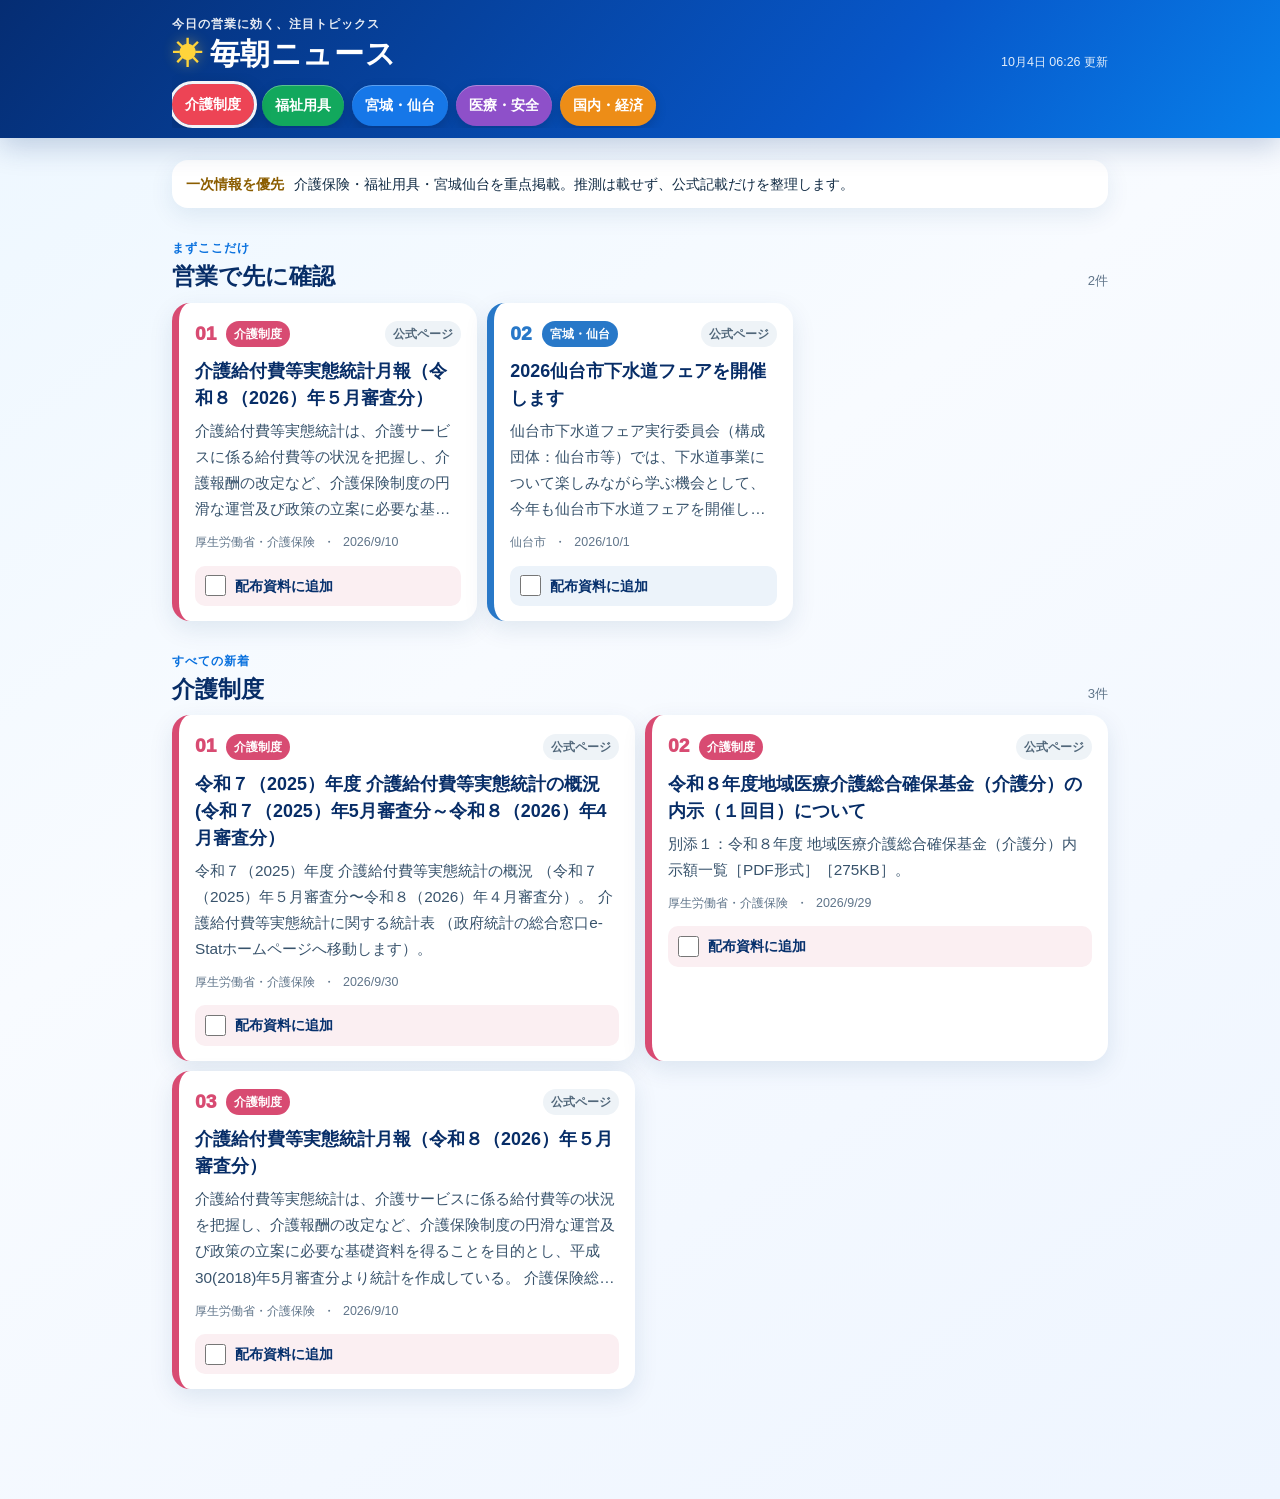
==== index.html @ 738bcc11 "最新の地域ニュースを公開" ====
<!doctype html>
<html lang="ja">
<head>
  <meta charset="utf-8">
  <meta name="viewport" content="width=device-width,initial-scale=1,viewport-fit=cover">
  <meta name="theme-color" content="#063c9a">
  <title>毎朝ニュース</title>
  <link rel="icon" href="favicon.svg" type="image/svg+xml">
  <link rel="stylesheet" href="styles.css?v=8">
</head>
<body>
  <header class="topbar">
    <div class="top-inner">
      <div class="brand-row">
        <div>
          <p class="eyebrow">今日の営業に効く、注目トピックス</p>
          <h1><span class="sun" aria-hidden="true">☀</span>毎朝ニュース</h1>
        </div>
        <div id="updated" class="updated">更新確認中</div>
      </div>
      <nav id="tabs" aria-label="ニュースの分類"></nav>
    </div>
  </header>

  <main>
    <section class="notice" aria-label="掲載方針">
      <strong>一次情報を優先</strong>
      <span>介護保険・福祉用具・宮城仙台を重点掲載。推測は載せず、公式記載だけを整理します。</span>
    </section>

    <section id="important-section" class="section">
      <div class="section-head">
      <div><span class="section-kicker">まずここだけ</span><h2>営業で先に確認</h2></div>
        <span class="count" id="important-count"></span>
      </div>
      <div id="important-list" class="news-list important-grid"></div>
    </section>

    <section class="section">
      <div class="section-head">
        <div><span class="section-kicker">すべての新着</span><h2 id="list-title">介護制度</h2></div>
        <span class="count" id="result-count"></span>
      </div>
      <div id="news-list" class="news-list"></div>
      <div id="empty" class="empty" hidden>この分類の新着情報はありません。</div>
    </section>
  </main>

  <div id="selection-bar" class="selection-bar" hidden>
    <span><b id="selection-count">0</b>件を選択中</span>
    <button id="make-pdf">選んだ記事でPDFを作成</button>
  </div>

  <dialog id="detail-dialog" aria-labelledby="detail-title">
    <button class="close" id="close-detail" aria-label="詳細を閉じる">×</button>
    <div id="detail"></div>
  </dialog>

  <template id="card-template">
    <article class="card">
      <button class="card-button">
        <div class="card-top"><span class="card-number"></span><span class="tag"></span><span class="status"></span></div>
        <h3></h3>
        <p class="summary"></p>
        <div class="meta"><span class="source-name"></span><time></time></div>
        <label class="select-row"><input type="checkbox"><span>配布資料に追加</span></label>
      </button>
    </article>
  </template>
  <script src="app.js?v=8" defer></script>
</body>
</html>
---- styles.css ----
:root{--ink:#102a43;--muted:#60758a;--blue:#1468a8;--blue2:#e8f4ff;--line:#dbe7f0;--card:#fff;--bg:#f5f9fc;--care:#d84b72;--welfare:#18855b;--local:#2878c8;--medical:#8b55b6;--general:#6d59b6;--important:#e49a16}
*{box-sizing:border-box}html{scroll-behavior:smooth}body{margin:0;background:var(--bg);color:var(--ink);font-family:-apple-system,BlinkMacSystemFont,"Segoe UI","Noto Sans JP","Yu Gothic",sans-serif;font-size:16px;line-height:1.7}
button{font:inherit}.topbar{position:sticky;top:0;z-index:10;background:rgba(255,255,255,.96);border-bottom:1px solid var(--line);backdrop-filter:blur(12px)}.top-inner,main{width:min(980px,100%);margin:auto}.top-inner{padding:14px 16px 10px}.brand-row{display:flex;align-items:flex-end;justify-content:space-between;gap:14px}.eyebrow,.section-kicker{margin:0;color:var(--blue);font-weight:800;font-size:.78rem;letter-spacing:.08em}.brand-row h1{font-size:1.75rem;line-height:1.15;margin:2px 0}.updated{color:var(--muted);font-size:.78rem;text-align:right}nav{display:flex;gap:8px;overflow-x:auto;padding-top:12px;scrollbar-width:none}nav::-webkit-scrollbar{display:none}.tab{border:1px solid var(--line);background:#fff;color:var(--ink);border-radius:999px;padding:8px 13px;white-space:nowrap;font-size:.9rem;font-weight:800;cursor:pointer}.tab[aria-selected="true"]{background:var(--ink);border-color:var(--ink);color:#fff}
main{padding:16px}.notice{display:flex;gap:10px;align-items:center;background:linear-gradient(110deg,#fff4ce,#fff);border:1px solid #f2d98d;border-radius:16px;padding:12px 14px;font-size:.9rem}.notice strong{white-space:nowrap;color:#8b5d00}.section{margin-top:25px}.section-head{display:flex;align-items:flex-end;justify-content:space-between;margin-bottom:10px}.section-head h2{font-size:1.45rem;line-height:1.3;margin:1px 0}.count{font-size:.82rem;color:var(--muted)}.news-list{display:grid;gap:10px}.card{background:var(--card);border:1px solid var(--line);border-left:5px solid var(--blue);border-radius:16px;box-shadow:0 5px 18px rgba(16,42,67,.055);overflow:hidden}.card[data-category="care"]{border-left-color:var(--care)}.card[data-category="welfare"]{border-left-color:var(--welfare)}.card[data-category="local"]{border-left-color:var(--local)}.card[data-category="medical"]{border-left-color:var(--medical)}.card[data-category="general"]{border-left-color:var(--general)}.card.important{border-top:3px solid var(--important)}.card-button{display:block;width:100%;border:0;background:transparent;text-align:left;color:inherit;padding:15px;cursor:pointer}.card-button:hover{background:#fafdff}.card-top,.meta{display:flex;align-items:center;justify-content:space-between;gap:8px}.tag,.status{font-size:.73rem;font-weight:850;padding:3px 8px;border-radius:999px;background:var(--blue2);color:var(--blue)}.status{background:#eef3f7;color:#51677a}.card h3{font-size:1.08rem;line-height:1.5;margin:8px 0 6px}.summary{display:-webkit-box;-webkit-line-clamp:5;-webkit-box-orient:vertical;overflow:hidden;margin:0;color:#38536c;font-size:.96rem;line-height:1.7}.meta{justify-content:flex-start;flex-wrap:wrap;margin-top:10px;color:var(--muted);font-size:.78rem}.meta span+time:before{content:"・";margin-right:8px}.empty{text-align:center;color:var(--muted);background:#fff;border:1px dashed var(--line);padding:36px;border-radius:16px}
dialog{width:min(720px,calc(100% - 20px));max-height:88dvh;border:0;border-radius:24px;padding:23px;color:var(--ink);box-shadow:0 24px 80px rgba(6,31,53,.3)}dialog::backdrop{background:rgba(7,29,48,.55)}.close{position:sticky;float:right;top:0;border:0;background:#eaf1f6;border-radius:50%;width:40px;height:40px;font-size:1.35rem;cursor:pointer}.detail-tag{display:inline-block;color:var(--blue);font-weight:850;font-size:.8rem;background:var(--blue2);padding:4px 9px;border-radius:999px}.detail-title{font-size:1.45rem;line-height:1.45;margin:10px 44px 6px 0}.detail-meta{display:flex;gap:7px;flex-wrap:wrap;color:var(--muted);font-size:.8rem}.detail-meta span:before{content:"・";margin-right:7px}.detail-lead{font-size:1.04rem;line-height:1.9;font-weight:650;background:#f5f9fc;border-left:4px solid var(--blue);padding:13px 14px;margin:17px 0;border-radius:0 12px 12px 0}.detail-heading{font-size:1.05rem;margin:20px 0 7px}.point-list{padding-left:1.25rem;margin:0}.point-list li{margin:0 0 10px;line-height:1.85}.detail-summary{font-size:1rem;line-height:1.9}.fact-box{margin:16px 0;background:#fff8dc;border:1px solid #f1dda0;border-radius:14px;padding:12px 14px}.fact-box strong{display:block}.source-box{border-top:1px solid var(--line);padding-top:15px;margin-top:18px;color:var(--muted);font-size:.88rem}.source-link{display:block;margin-top:4px;text-align:center;text-decoration:none;background:var(--blue);color:#fff;padding:13px;border-radius:12px;font-weight:850}.caution{font-size:.78rem;color:var(--muted);margin-top:12px}
@media(min-width:760px){.important-grid{grid-template-columns:repeat(3,1fr)}.news-list:not(.important-grid){grid-template-columns:repeat(2,1fr)}.card h3{font-size:1.12rem}.top-inner{padding-inline:22px}main{padding:22px}}

/* Energetic morning briefing theme */
body{background:linear-gradient(145deg,#edf7ff 0,#f8fbff 42%,#eef5ff 100%);padding-bottom:88px}
.topbar{background:linear-gradient(130deg,#052d73,#0757c9 68%,#087fea);border:0;box-shadow:0 8px 28px rgba(3,46,112,.22)}
.eyebrow,.brand-row h1,.updated{color:#fff}.brand-row h1{font-size:1.85rem;letter-spacing:.02em}.eyebrow{opacity:.9}.updated{opacity:.88}.sun{display:inline-grid;place-items:center;margin-right:7px;color:#ffd43b;text-shadow:0 0 14px rgba(255,212,59,.45)}
nav{padding-bottom:2px}.tab{border:0;color:#fff;background:#64748b;box-shadow:inset 0 1px 0 rgba(255,255,255,.3),0 4px 12px rgba(0,0,0,.15)}.tab[data-category="care"]{background:#ed4455}.tab[data-category="welfare"]{background:#12a85d}.tab[data-category="local"]{background:#1677e8}.tab[data-category="medical"]{background:#8e50c9}.tab[data-category="general"]{background:#ed8d17}.tab[aria-selected="true"]{outline:3px solid rgba(255,255,255,.95);box-shadow:0 5px 18px rgba(0,0,0,.28);transform:translateY(-1px)}
.notice{background:#fff;border:0;box-shadow:0 7px 24px rgba(13,66,123,.09)}.section-head h2{color:#072d67}.section-kicker{color:#0870de}
.card{position:relative;--cat:var(--care);border:0;border-left:7px solid var(--cat);border-radius:18px;box-shadow:0 8px 25px rgba(10,55,108,.1)}.card[data-category="welfare"]{--cat:var(--welfare)}.card[data-category="local"]{--cat:var(--local)}.card[data-category="medical"]{--cat:var(--medical)}.card[data-category="general"]{--cat:var(--general)}.card.important{border-top:0}.card-button{padding:15px 16px}.card-top{justify-content:flex-start}.card-number{font-size:1.2rem;font-weight:950;color:var(--cat);margin-right:2px}.status{margin-left:auto}.tag{background:var(--cat);color:#fff}.card h3{color:#072d67}.summary{-webkit-line-clamp:4}.select-row{display:flex;align-items:center;gap:9px;margin-top:12px;padding:8px 10px;border-radius:10px;background:color-mix(in srgb,var(--cat) 9%,white);color:#07316d;font-size:.9rem;font-weight:850;cursor:pointer}.select-row input{width:21px;height:21px;margin:0;accent-color:#096bf0}
.selection-bar{position:fixed;left:50%;bottom:max(12px,env(safe-area-inset-bottom));z-index:30;transform:translateX(-50%);width:min(700px,calc(100% - 24px));display:flex;align-items:center;justify-content:space-between;gap:12px;background:#062e70;color:#fff;padding:9px 10px 9px 15px;border-radius:18px;box-shadow:0 14px 40px rgba(4,37,88,.38)}.selection-bar[hidden]{display:none}.selection-bar span{white-space:nowrap;font-size:.9rem}.selection-bar b{font-size:1.2rem;color:#ffd43b}.selection-bar button{border:0;border-radius:12px;background:linear-gradient(100deg,#0870ed,#09a6f2);color:#fff;padding:11px 14px;font-weight:900;cursor:pointer}
.brief-grid{display:grid;gap:9px;margin:18px 0}.brief-grid section{display:grid;grid-template-columns:108px 1fr;background:#f4f8fd;border-radius:12px;overflow:hidden}.brief-grid b{padding:10px;background:#e3effd;color:#0763c9}.brief-grid p{margin:0;padding:10px;line-height:1.75}
.content-summary{margin:18px 0;background:#f4f8fd;border-radius:15px;padding:15px;border-left:5px solid #0870de}.content-summary h3{margin:0 0 8px;color:#0763c9}.content-summary p{margin:0;line-height:1.85}.content-summary ul{margin:12px 0 0;padding-left:1.3rem}.content-summary li{margin:0 0 9px;line-height:1.8}
@media(max-width:480px){.notice{align-items:flex-start;flex-direction:column;gap:2px}.selection-bar button{font-size:.88rem}.brief-grid section{grid-template-columns:1fr}.brief-grid b{padding:7px 10px}.brief-grid p{padding:8px 10px}}
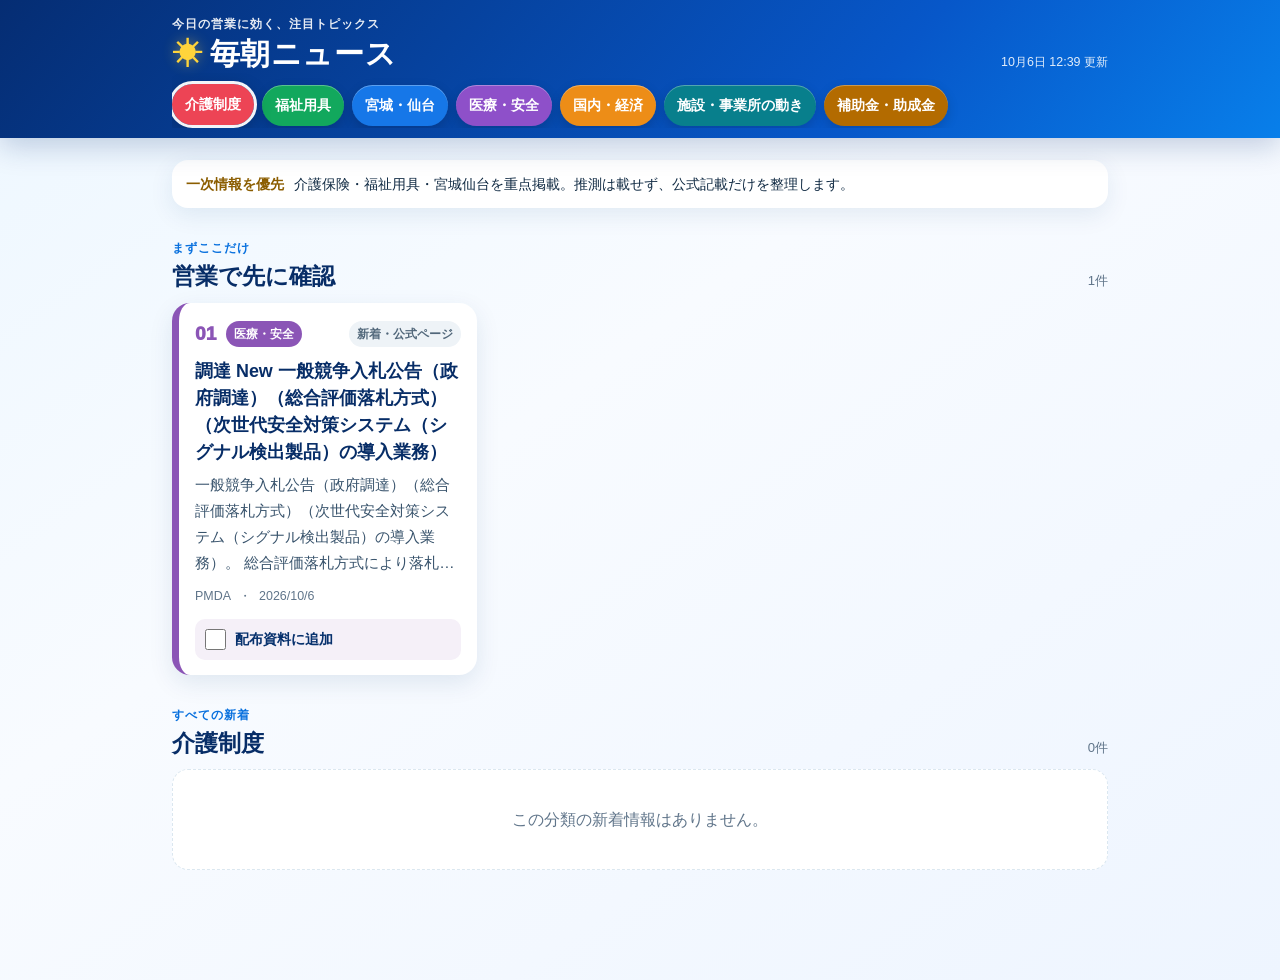
==== commit 50a03b8a: "Add facility developments and care subsidy news categories" ====
--- a/index.html
+++ b/index.html
@@ -6,7 +6,7 @@
   <meta name="theme-color" content="#063c9a">
   <title>毎朝ニュース</title>
   <link rel="icon" href="favicon.svg" type="image/svg+xml">
-  <link rel="stylesheet" href="styles.css?v=8">
+  <link rel="stylesheet" href="styles.css?v=9">
 </head>
 <body>
   <header class="topbar">
@@ -67,6 +67,6 @@
       </button>
     </article>
   </template>
-  <script src="app.js?v=8" defer></script>
+  <script src="app.js?v=9" defer></script>
 </body>
 </html>
--- a/styles.css
+++ b/styles.css
@@ -16,3 +16,5 @@
 .brief-grid{display:grid;gap:9px;margin:18px 0}.brief-grid section{display:grid;grid-template-columns:108px 1fr;background:#f4f8fd;border-radius:12px;overflow:hidden}.brief-grid b{padding:10px;background:#e3effd;color:#0763c9}.brief-grid p{margin:0;padding:10px;line-height:1.75}
 .content-summary{margin:18px 0;background:#f4f8fd;border-radius:15px;padding:15px;border-left:5px solid #0870de}.content-summary h3{margin:0 0 8px;color:#0763c9}.content-summary p{margin:0;line-height:1.85}.content-summary ul{margin:12px 0 0;padding-left:1.3rem}.content-summary li{margin:0 0 9px;line-height:1.8}
 @media(max-width:480px){.notice{align-items:flex-start;flex-direction:column;gap:2px}.selection-bar button{font-size:.88rem}.brief-grid section{grid-template-columns:1fr}.brief-grid b{padding:7px 10px}.brief-grid p{padding:8px 10px}}
+
+.tab[data-category="facility"]{background:#087f8c}.tab[data-category="subsidy"]{background:#b36b00}.card[data-category="facility"]{--cat:#087f8c;border-left-color:#087f8c}.card[data-category="subsidy"]{--cat:#b36b00;border-left-color:#b36b00}
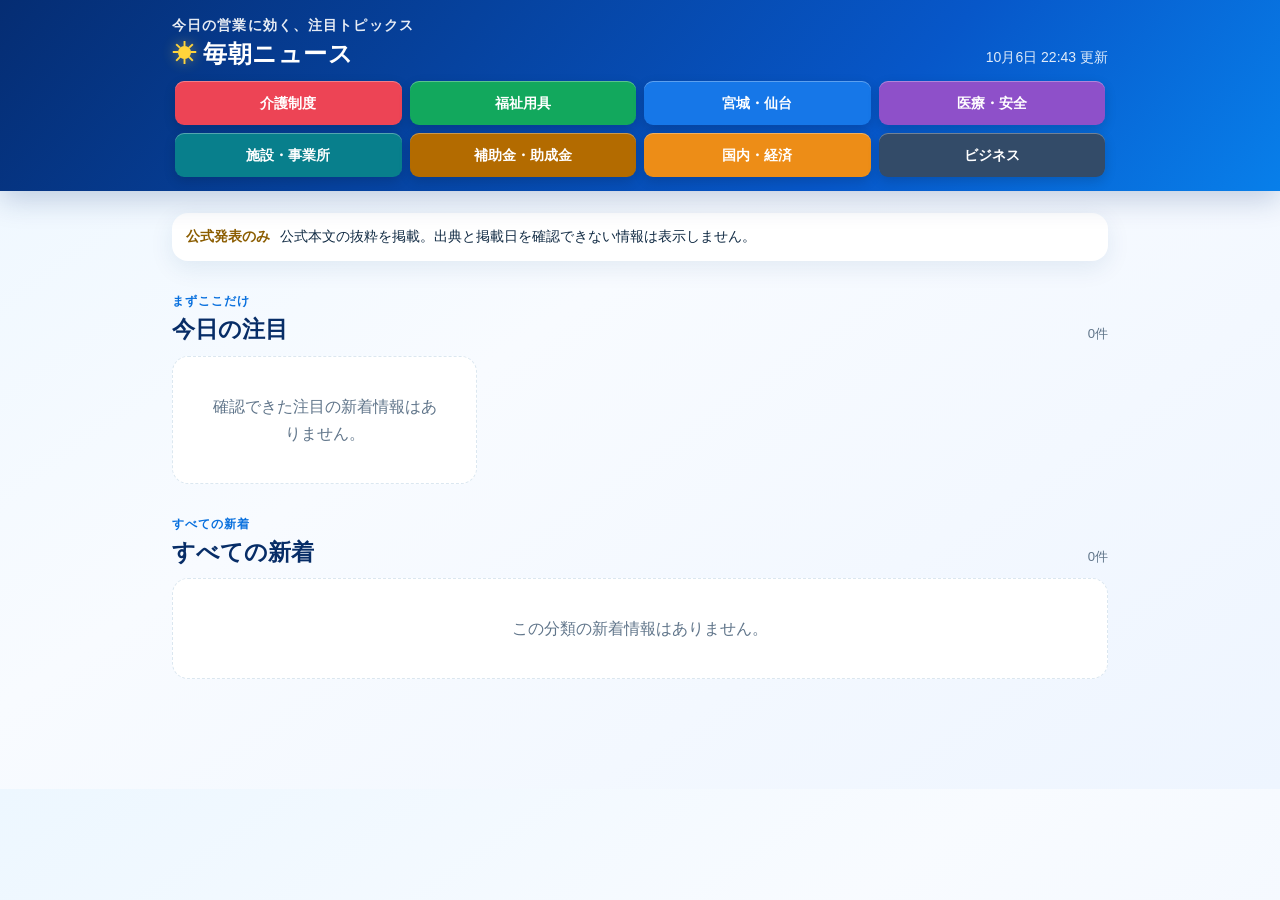
==== commit bbaebf83: "Show eight visible news categories and validate official announcement excerpts" ====
--- a/index.html
+++ b/index.html
@@ -6,7 +6,7 @@
   <meta name="theme-color" content="#063c9a">
   <title>毎朝ニュース</title>
   <link rel="icon" href="favicon.svg" type="image/svg+xml">
-  <link rel="stylesheet" href="styles.css?v=9">
+  <link rel="stylesheet" href="styles.css?v=10">
 </head>
 <body>
   <header class="topbar">
@@ -24,13 +24,13 @@
 
   <main>
     <section class="notice" aria-label="掲載方針">
-      <strong>一次情報を優先</strong>
-      <span>介護保険・福祉用具・宮城仙台を重点掲載。推測は載せず、公式記載だけを整理します。</span>
+      <strong>公式発表のみ</strong>
+      <span>公式本文の抜粋を掲載。出典と掲載日を確認できない情報は表示しません。</span>
     </section>
 
     <section id="important-section" class="section">
       <div class="section-head">
-      <div><span class="section-kicker">まずここだけ</span><h2>営業で先に確認</h2></div>
+      <div><span class="section-kicker">まずここだけ</span><h2>今日の注目</h2></div>
         <span class="count" id="important-count"></span>
       </div>
       <div id="important-list" class="news-list important-grid"></div>
@@ -38,7 +38,7 @@
 
     <section class="section">
       <div class="section-head">
-        <div><span class="section-kicker">すべての新着</span><h2 id="list-title">介護制度</h2></div>
+        <div><span class="section-kicker">すべての新着</span><h2 id="list-title">すべての新着</h2></div>
         <span class="count" id="result-count"></span>
       </div>
       <div id="news-list" class="news-list"></div>
@@ -67,6 +67,6 @@
       </button>
     </article>
   </template>
-  <script src="app.js?v=9" defer></script>
+  <script src="app.js?v=10" defer></script>
 </body>
 </html>
--- a/styles.css
+++ b/styles.css
@@ -18,3 +18,13 @@
 @media(max-width:480px){.notice{align-items:flex-start;flex-direction:column;gap:2px}.selection-bar button{font-size:.88rem}.brief-grid section{grid-template-columns:1fr}.brief-grid b{padding:7px 10px}.brief-grid p{padding:8px 10px}}
 
 .tab[data-category="facility"]{background:#087f8c}.tab[data-category="subsidy"]{background:#b36b00}.card[data-category="facility"]{--cat:#087f8c;border-left-color:#087f8c}.card[data-category="subsidy"]{--cat:#b36b00;border-left-color:#b36b00}
+
+/* All categories remain visible without horizontal swiping. */
+.topbar{position:static}#tabs{display:grid;grid-template-columns:repeat(2,minmax(0,1fr));overflow:visible;gap:8px;padding:12px 3px 4px}
+#tabs .tab{min-height:44px;padding:8px 5px;border-radius:9px;white-space:normal;font-size:.875rem;line-height:1.35;transform:none;min-width:0}
+#tabs .tab[aria-pressed="true"]{outline:2px solid white;outline-offset:2px}
+#tabs .tab[aria-pressed="true"]::before{content:"✓ ";font-weight:900}
+.tab[data-category="business"]{background:#334b68}.card[data-category="business"]{--cat:#334b68;border-left-color:#334b68}
+.brand-row h1{font-size:1.5rem}.eyebrow{font-size:.875rem}.updated{font-size:.875rem}.notice{font-size:.875rem}
+.tab:focus-visible{outline:3px solid #ffd43b;outline-offset:2px}
+@media(min-width:760px){#tabs{grid-template-columns:repeat(4,minmax(0,1fr))}}
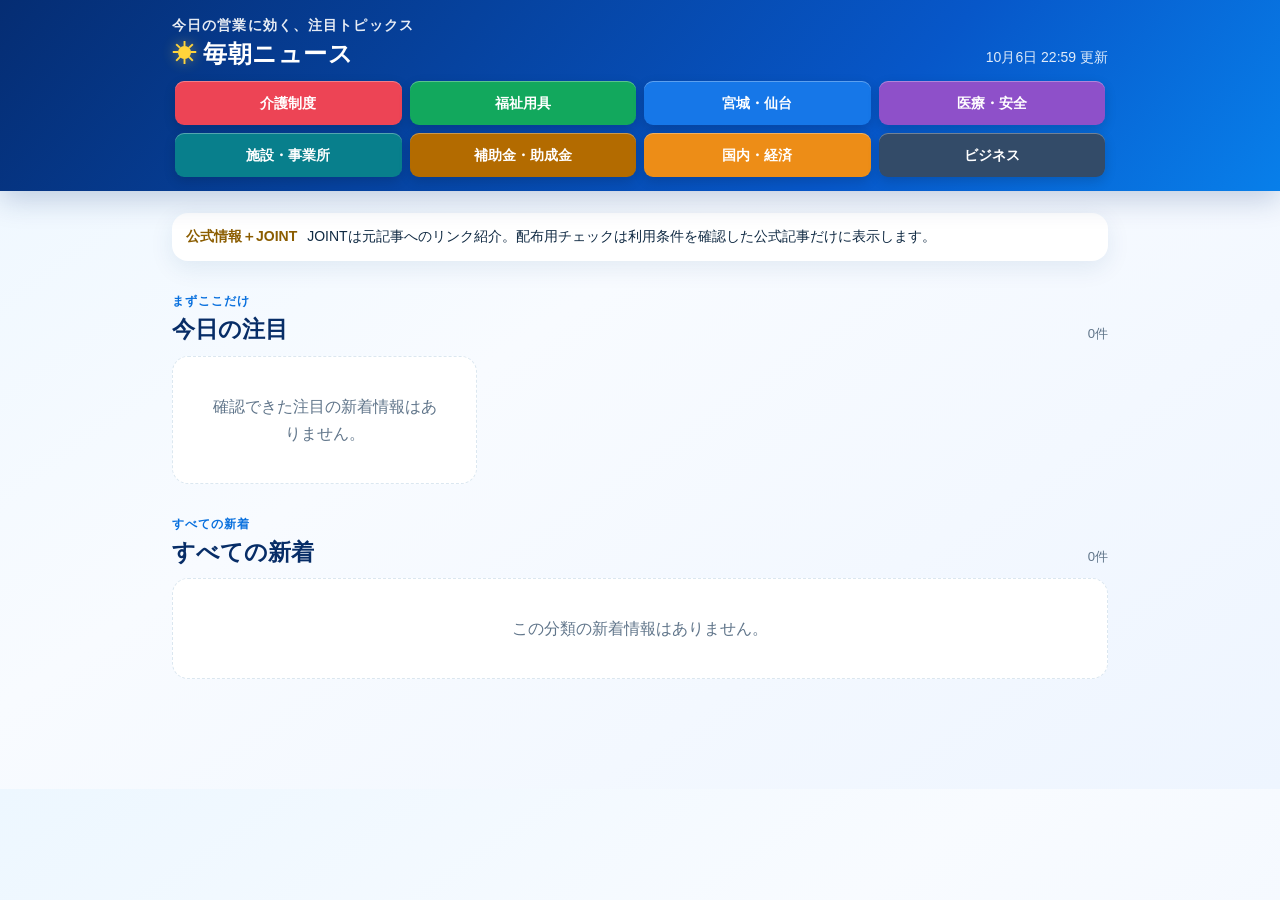
==== commit 29957031: "Separate reading links from distributable news" ====
--- a/index.html
+++ b/index.html
@@ -6,7 +6,7 @@
   <meta name="theme-color" content="#063c9a">
   <title>毎朝ニュース</title>
   <link rel="icon" href="favicon.svg" type="image/svg+xml">
-  <link rel="stylesheet" href="styles.css?v=10">
+  <link rel="stylesheet" href="styles.css?v=11">
 </head>
 <body>
   <header class="topbar">
@@ -24,8 +24,8 @@
 
   <main>
     <section class="notice" aria-label="掲載方針">
-      <strong>公式発表のみ</strong>
-      <span>公式本文の抜粋を掲載。出典と掲載日を確認できない情報は表示しません。</span>
+      <strong>公式情報＋JOINT</strong>
+      <span>JOINTは元記事へのリンク紹介。配布用チェックは利用条件を確認した公式記事だけに表示します。</span>
     </section>
 
     <section id="important-section" class="section">
@@ -67,6 +67,7 @@
       </button>
     </article>
   </template>
-  <script src="app.js?v=10" defer></script>
+  <script src="app.js?v=11" defer></script>
 </body>
 </html>
+
--- a/styles.css
+++ b/styles.css
@@ -28,3 +28,6 @@
 .brand-row h1{font-size:1.5rem}.eyebrow{font-size:.875rem}.updated{font-size:.875rem}.notice{font-size:.875rem}
 .tab:focus-visible{outline:3px solid #ffd43b;outline-offset:2px}
 @media(min-width:760px){#tabs{grid-template-columns:repeat(4,minmax(0,1fr))}}
+
+
+.select-row[hidden]{display:none!important}.distribution-note{font-size:.875rem;color:#526982;background:#eef3f7;border-radius:8px;padding:8px 10px;margin:12px 0 0}.print-source{overflow-wrap:anywhere}
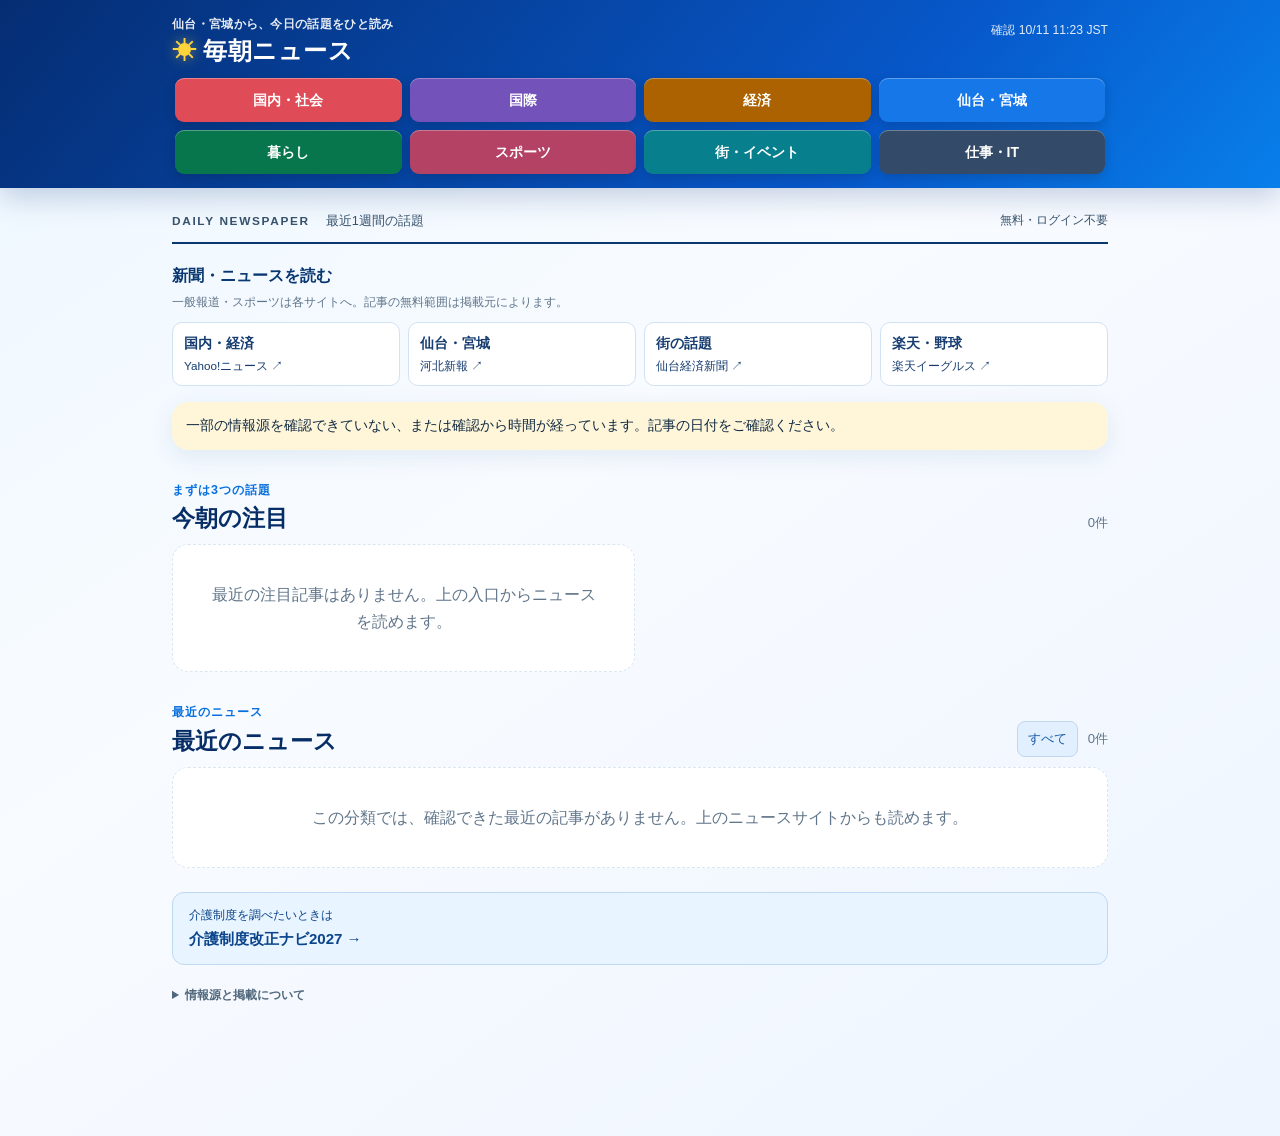
==== commit 31e8e1ec: "ニュースを地域と一般の話題を読む新聞版に変更し、無料更新と公開前検査を整備" ====
--- a/index.html
+++ b/index.html
@@ -6,31 +6,35 @@
   <meta name="theme-color" content="#063c9a">
   <title>毎朝ニュース</title>
   <link rel="icon" href="favicon.svg" type="image/svg+xml">
-  <link rel="stylesheet" href="styles.css?v=11">
+  <link rel="stylesheet" href="styles.css?v=12">
 </head>
 <body>
   <header class="topbar">
     <div class="top-inner">
       <div class="brand-row">
         <div>
-          <p class="eyebrow">今日の営業に効く、注目トピックス</p>
+          <p class="eyebrow">仙台・宮城から、今日の話題をひと読み</p>
           <h1><span class="sun" aria-hidden="true">☀</span>毎朝ニュース</h1>
         </div>
-        <div id="updated" class="updated">更新確認中</div>
+        <div id="updated" class="updated">確認中</div>
       </div>
       <nav id="tabs" aria-label="ニュースの分類"></nav>
     </div>
   </header>
 
   <main>
-    <section class="notice" aria-label="掲載方針">
-      <strong>公式情報＋JOINT</strong>
-      <span>JOINTは元記事へのリンク紹介。配布用チェックは利用条件を確認した公式記事だけに表示します。</span>
-    </section>
+    <section class="edition" aria-label="新聞の案内"><span>DAILY NEWSPAPER</span><p id="edition-date">最近1週間の話題</p><small>無料・ログイン不要</small></section>
+    <section class="reading-section" aria-label="報道サイトへの入口"><h2>新聞・ニュースを読む</h2><p>一般報道・スポーツは各サイトへ。記事の無料範囲は掲載元によります。</p><div class="reading-links">
+      <a href="https://news.yahoo.co.jp/" target="_blank" rel="noopener noreferrer"><b>国内・経済</b><span>Yahoo!ニュース ↗</span></a>
+      <a href="https://www.kahoku.co.jp/" target="_blank" rel="noopener noreferrer"><b>仙台・宮城</b><span>河北新報 ↗</span></a>
+      <a href="https://sendai.keizai.biz/" target="_blank" rel="noopener noreferrer"><b>街の話題</b><span>仙台経済新聞 ↗</span></a>
+      <a href="https://www.rakuteneagles.jp/" target="_blank" rel="noopener noreferrer"><b>楽天・野球</b><span>楽天イーグルス ↗</span></a>
+    </div></section>
+    <p id="source-warning" class="notice" hidden></p>
 
     <section id="important-section" class="section">
       <div class="section-head">
-      <div><span class="section-kicker">まずここだけ</span><h2>今日の注目</h2></div>
+      <div><span class="section-kicker">まずは3つの話題</span><h2>今朝の注目</h2></div>
         <span class="count" id="important-count"></span>
       </div>
       <div id="important-list" class="news-list important-grid"></div>
@@ -38,12 +42,14 @@
 
     <section class="section">
       <div class="section-head">
-        <div><span class="section-kicker">すべての新着</span><h2 id="list-title">すべての新着</h2></div>
-        <span class="count" id="result-count"></span>
+        <div><span class="section-kicker">最近のニュース</span><h2 id="list-title">最近のニュース</h2></div>
+        <div class="list-tools"><button id="reset-filter" type="button">すべて</button><span class="count" id="result-count"></span></div>
       </div>
       <div id="news-list" class="news-list"></div>
-      <div id="empty" class="empty" hidden>この分類の新着情報はありません。</div>
+      <div id="empty" class="empty" hidden>この分類では、確認できた最近の記事がありません。上のニュースサイトからも読めます。</div>
     </section>
+    <a class="care-link" href="kaigo-navi2027-preview/"><span>介護制度を調べたいときは</span><b>介護制度改正ナビ2027 →</b></a>
+    <details class="publication-policy"><summary>情報源と掲載について</summary><p>この紙面には仙台市・宮城県・外務省の発表を掲載しています。「要点」は出典の事実を当サイトが整理した文章、「本文抜粋」は公表元の文章の抜粋です。本文を確認できない情報は見出しから出典へ案内します。掲載・更新日と開催日は異なります。報道サイトの記事本文や写真の転載は行っていません。</p><p>朝の自動確認は日本時間6:15頃（実行時刻は前後します）。一部取得できない場合は、最近1週間以内の確認済みの記事を残します。PDFは利用条件を確認した本文抜粋だけを選べます。</p></details>
   </main>
 
   <div id="selection-bar" class="selection-bar" hidden>
@@ -63,11 +69,13 @@
         <h3></h3>
         <p class="summary"></p>
         <div class="meta"><span class="source-name"></span><time></time></div>
-        <label class="select-row"><input type="checkbox"><span>配布資料に追加</span></label>
+        <span class="read-more">詳しく読む →</span>
       </button>
+      <label class="select-row"><input type="checkbox"><span>配布資料に追加</span></label>
     </article>
   </template>
-  <script src="app.js?v=11" defer></script>
+  <script src="app.js?v=12" defer></script>
 </body>
 </html>
 
+
--- a/styles.css
+++ b/styles.css
@@ -31,3 +31,17 @@
 
 
 .select-row[hidden]{display:none!important}.distribution-note{font-size:.875rem;color:#526982;background:#eef3f7;border-radius:8px;padding:8px 10px;margin:12px 0 0}.print-source{overflow-wrap:anywhere}
+
+
+/* Newspaper edition: preserve the adopted blue masthead and eight visible tabs. */
+:root{--national:#df4c57;--world:#7352ba;--economy:#ce7b00;--life:#15875c;--sports:#b34264;--culture:#087f8c;--business:#334b68}
+.brand-row{align-items:start;flex-wrap:wrap;gap:6px 14px}.brand-row h1{white-space:nowrap}.updated{font-size:.76rem;margin-top:6px}.eyebrow{font-size:.76rem;letter-spacing:.025em}
+.edition{display:flex;flex-wrap:wrap;gap:5px 16px;align-items:center;border-bottom:2px solid #093770;padding:0 0 10px;color:#38536c}.edition>span{font-size:.74rem;font-weight:900;letter-spacing:.14em}.edition p{margin:0;font-size:.8rem}.edition small{margin-left:auto;font-size:.72rem}
+.reading-section{margin-top:18px}.reading-section h2{font-size:1rem;margin:0;color:#093770}.reading-section>p{font-size:.77rem;color:#60758a;margin:3px 0 9px}.reading-links{display:grid;grid-template-columns:repeat(2,minmax(0,1fr));gap:8px}.reading-links a{display:flex;flex-direction:column;background:#fff;border:1px solid #d1e2f3;border-radius:10px;padding:9px 11px;color:#163c70;text-decoration:none;min-width:0}.reading-links b{font-size:.88rem}.reading-links span{font-size:.73rem}.reading-links a:hover{border-color:#0864dc;background:#f7fbff}
+#source-warning{margin-top:16px;background:#fff6d9}#source-warning[hidden]{display:none}
+#tabs .tab[data-category="national"]{background:var(--national)}#tabs .tab[data-category="world"]{background:var(--world)}#tabs .tab[data-category="economy"]{background:#ac6200}#tabs .tab[data-category="life"]{background:#08764c}#tabs .tab[data-category="sports"]{background:var(--sports)}#tabs .tab[data-category="culture"]{background:var(--culture)}
+.card[data-category="national"]{--cat:var(--national)}.card[data-category="world"]{--cat:var(--world)}.card[data-category="economy"]{--cat:var(--economy)}.card[data-category="life"]{--cat:var(--life)}.card[data-category="sports"]{--cat:var(--sports)}.card[data-category="culture"]{--cat:var(--culture)}
+.card{border-left-color:var(--cat);height:100%}.card-button{height:100%;display:flex;flex-direction:column;align-items:stretch}.card-top{flex-wrap:wrap;gap:5px}.card h3{overflow-wrap:anywhere}.card .summary{display:block;overflow:visible;font-size:.9rem;line-height:1.75;-webkit-line-clamp:unset}.card .meta{margin-top:auto;padding-top:12px;font-size:.74rem}.card .status{font-size:.69rem;padding:2px 6px}.card .tag{font-size:.7rem;padding:2px 7px}.read-more{display:block;font-size:.78rem;color:#1264bd;font-weight:800;margin-top:10px}.select-row{margin:0 10px 10px;font-size:.8rem}.card:has(.select-row:not([hidden])) .card-button{height:auto}.list-tools{display:flex;align-items:center;gap:10px}#reset-filter{border:1px solid #c1d7ed;background:#fff;color:#145aa4;padding:5px 10px;border-radius:8px;min-height:36px;font-size:.8rem;cursor:pointer}#reset-filter[aria-pressed="true"]{background:#e1efff}
+.care-link{display:flex;flex-direction:column;border:1px solid #bfd8f3;background:#e8f4ff;border-radius:12px;padding:12px 16px;margin-top:24px;color:#0b448a;text-decoration:none}.care-link span{font-size:.78rem}.care-link b{font-size:.94rem}.publication-policy{font-size:.78rem;color:#50677c;margin:20px 0}.publication-policy summary{cursor:pointer;font-weight:800}.publication-policy p{margin:10px 0}.content-summary p+p{margin-top:14px}.editor-note{font-size:.78rem;color:#60758a}.detail-meta{display:flex;flex-wrap:wrap;gap:4px 12px;font-size:.8rem}.detail-title{overflow-wrap:anywhere}
+button:focus-visible,a:focus-visible,input:focus-visible{outline:3px solid #de9d00;outline-offset:3px}.selection-bar button{font-size:.82rem}.selection-bar span{font-size:.8rem}
+@media(min-width:760px){.reading-links{grid-template-columns:repeat(4,minmax(0,1fr))}.important-grid{grid-template-columns:repeat(2,minmax(0,1fr))}.important-grid>.card:first-child{grid-row:span 2}.important-grid>.card:first-child h3{font-size:1.48rem;line-height:1.5}.important-grid>.card:first-child .summary{font-size:1rem}.important-grid>.card:first-child .card-number{font-size:1.7rem}.news-list:not(.important-grid){grid-template-columns:repeat(2,minmax(0,1fr))}}
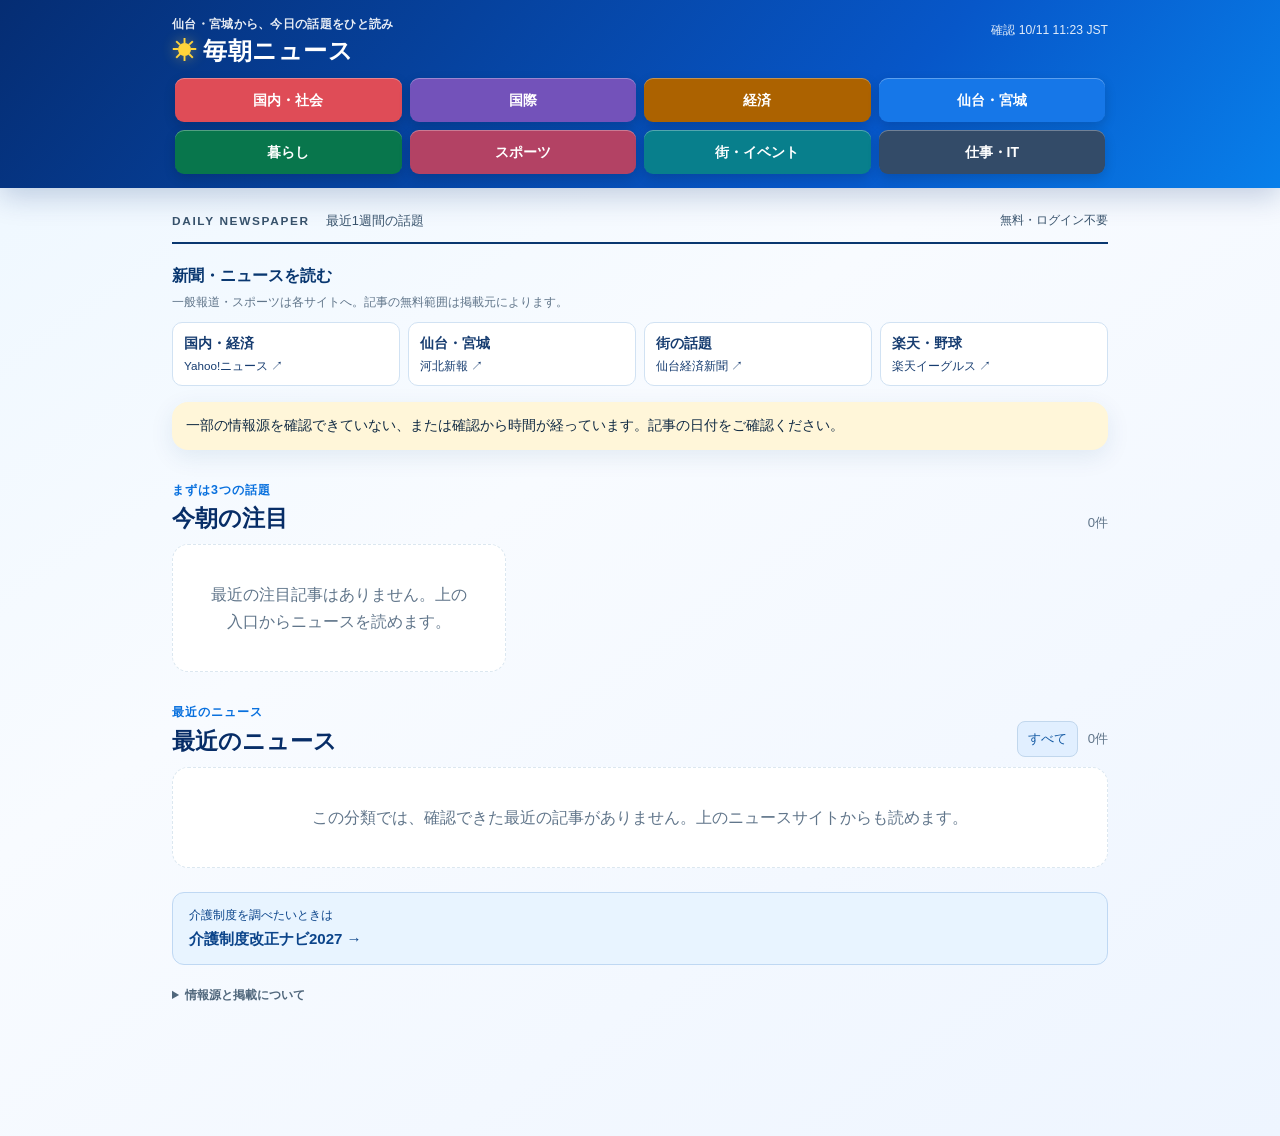
==== commit 2c0b7e35: "新聞版スタイルの更新を既存ブラウザにも反映" ====
--- a/index.html
+++ b/index.html
@@ -6,7 +6,7 @@
   <meta name="theme-color" content="#063c9a">
   <title>毎朝ニュース</title>
   <link rel="icon" href="favicon.svg" type="image/svg+xml">
-  <link rel="stylesheet" href="styles.css?v=12">
+  <link rel="stylesheet" href="styles.css?v=13">
 </head>
 <body>
   <header class="topbar">
--- a/styles.css
+++ b/styles.css
@@ -45,3 +45,6 @@
 .care-link{display:flex;flex-direction:column;border:1px solid #bfd8f3;background:#e8f4ff;border-radius:12px;padding:12px 16px;margin-top:24px;color:#0b448a;text-decoration:none}.care-link span{font-size:.78rem}.care-link b{font-size:.94rem}.publication-policy{font-size:.78rem;color:#50677c;margin:20px 0}.publication-policy summary{cursor:pointer;font-weight:800}.publication-policy p{margin:10px 0}.content-summary p+p{margin-top:14px}.editor-note{font-size:.78rem;color:#60758a}.detail-meta{display:flex;flex-wrap:wrap;gap:4px 12px;font-size:.8rem}.detail-title{overflow-wrap:anywhere}
 button:focus-visible,a:focus-visible,input:focus-visible{outline:3px solid #de9d00;outline-offset:3px}.selection-bar button{font-size:.82rem}.selection-bar span{font-size:.8rem}
 @media(min-width:760px){.reading-links{grid-template-columns:repeat(4,minmax(0,1fr))}.important-grid{grid-template-columns:repeat(2,minmax(0,1fr))}.important-grid>.card:first-child{grid-row:span 2}.important-grid>.card:first-child h3{font-size:1.48rem;line-height:1.5}.important-grid>.card:first-child .summary{font-size:1rem}.important-grid>.card:first-child .card-number{font-size:1.7rem}.news-list:not(.important-grid){grid-template-columns:repeat(2,minmax(0,1fr))}}
+/* Keep desktop columns compact; the lead must not become a tall empty panel. */
+.detail-title{clear:both;margin-right:0}
+@media(min-width:760px){.important-grid{grid-template-columns:1.15fr 1fr 1fr;align-items:start}.important-grid>.card:first-child{grid-row:auto}.important-grid>.card:first-child h3{font-size:1.2rem}.important-grid .card{height:auto}.important-grid .card-button{height:auto}.important-grid>.card:first-child .summary{font-size:.9rem}}
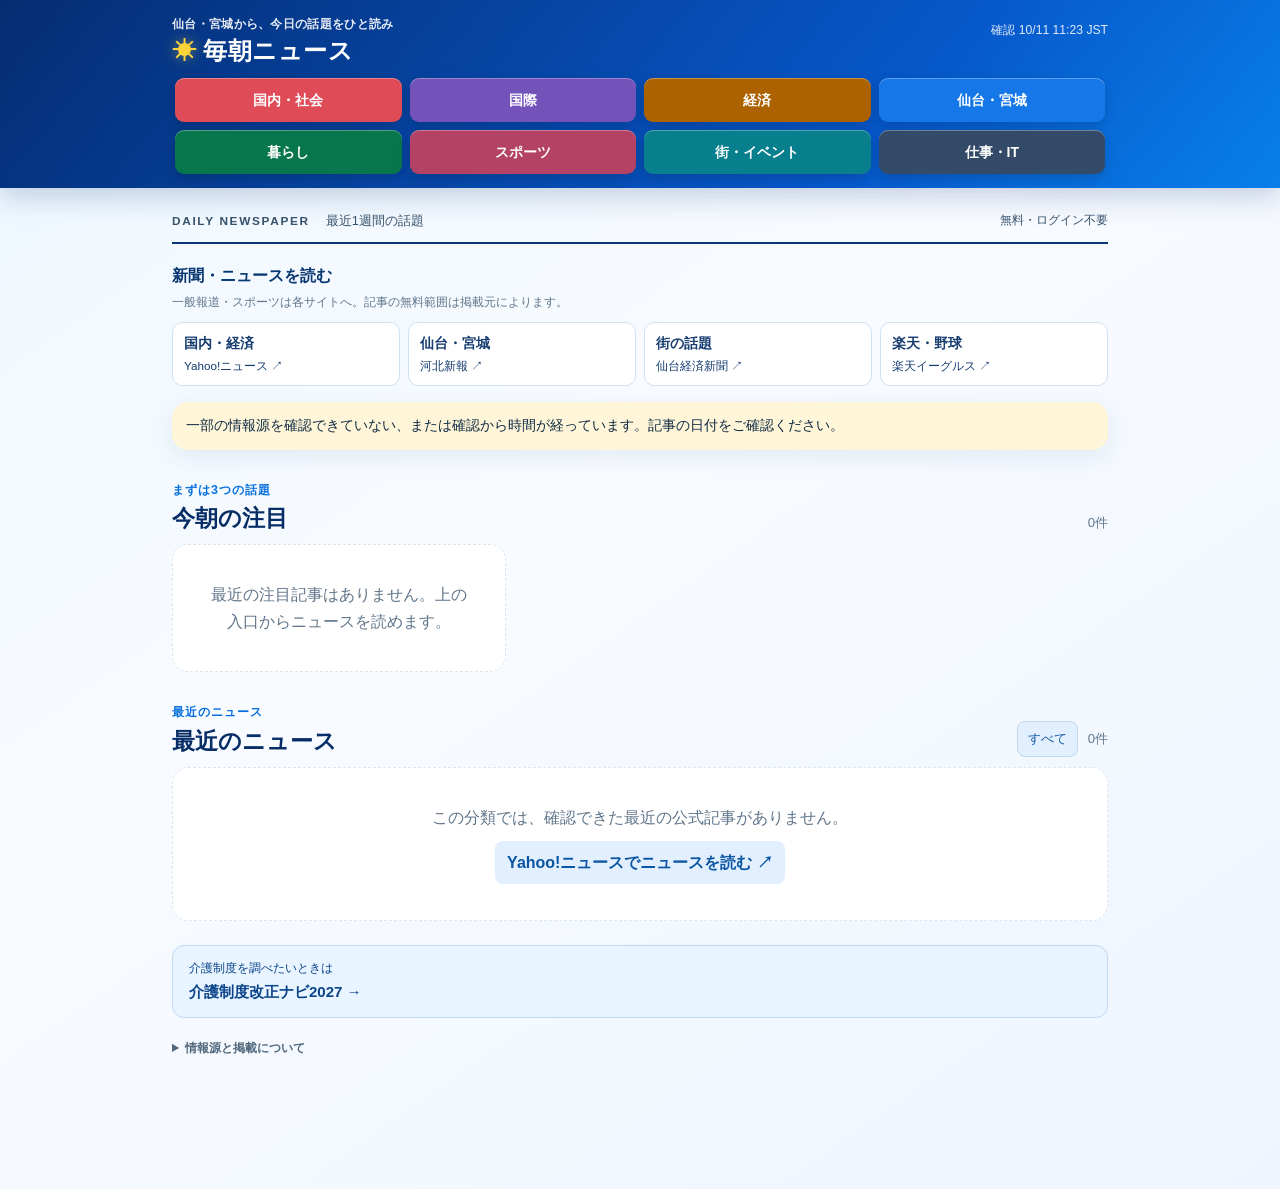
==== commit 0cba71fa: "分類別の紙面へ切り替え、新着がない面からも報道サイトへ直接案内" ====
--- a/index.html
+++ b/index.html
@@ -6,7 +6,7 @@
   <meta name="theme-color" content="#063c9a">
   <title>毎朝ニュース</title>
   <link rel="icon" href="favicon.svg" type="image/svg+xml">
-  <link rel="stylesheet" href="styles.css?v=13">
+  <link rel="stylesheet" href="styles.css?v=14">
 </head>
 <body>
   <header class="topbar">
@@ -74,7 +74,7 @@
       <label class="select-row"><input type="checkbox"><span>配布資料に追加</span></label>
     </article>
   </template>
-  <script src="app.js?v=12" defer></script>
+  <script src="app.js?v=13" defer></script>
 </body>
 </html>
 
--- a/styles.css
+++ b/styles.css
@@ -48,3 +48,5 @@
 /* Keep desktop columns compact; the lead must not become a tall empty panel. */
 .detail-title{clear:both;margin-right:0}
 @media(min-width:760px){.important-grid{grid-template-columns:1.15fr 1fr 1fr;align-items:start}.important-grid>.card:first-child{grid-row:auto}.important-grid>.card:first-child h3{font-size:1.2rem}.important-grid .card{height:auto}.important-grid .card-button{height:auto}.important-grid>.card:first-child .summary{font-size:.9rem}}
+
+.empty p{margin:0}.empty a{display:inline-block;margin-top:10px;padding:8px 12px;border-radius:8px;background:#e1efff;color:#0b55a2;text-decoration:none;font-weight:800}
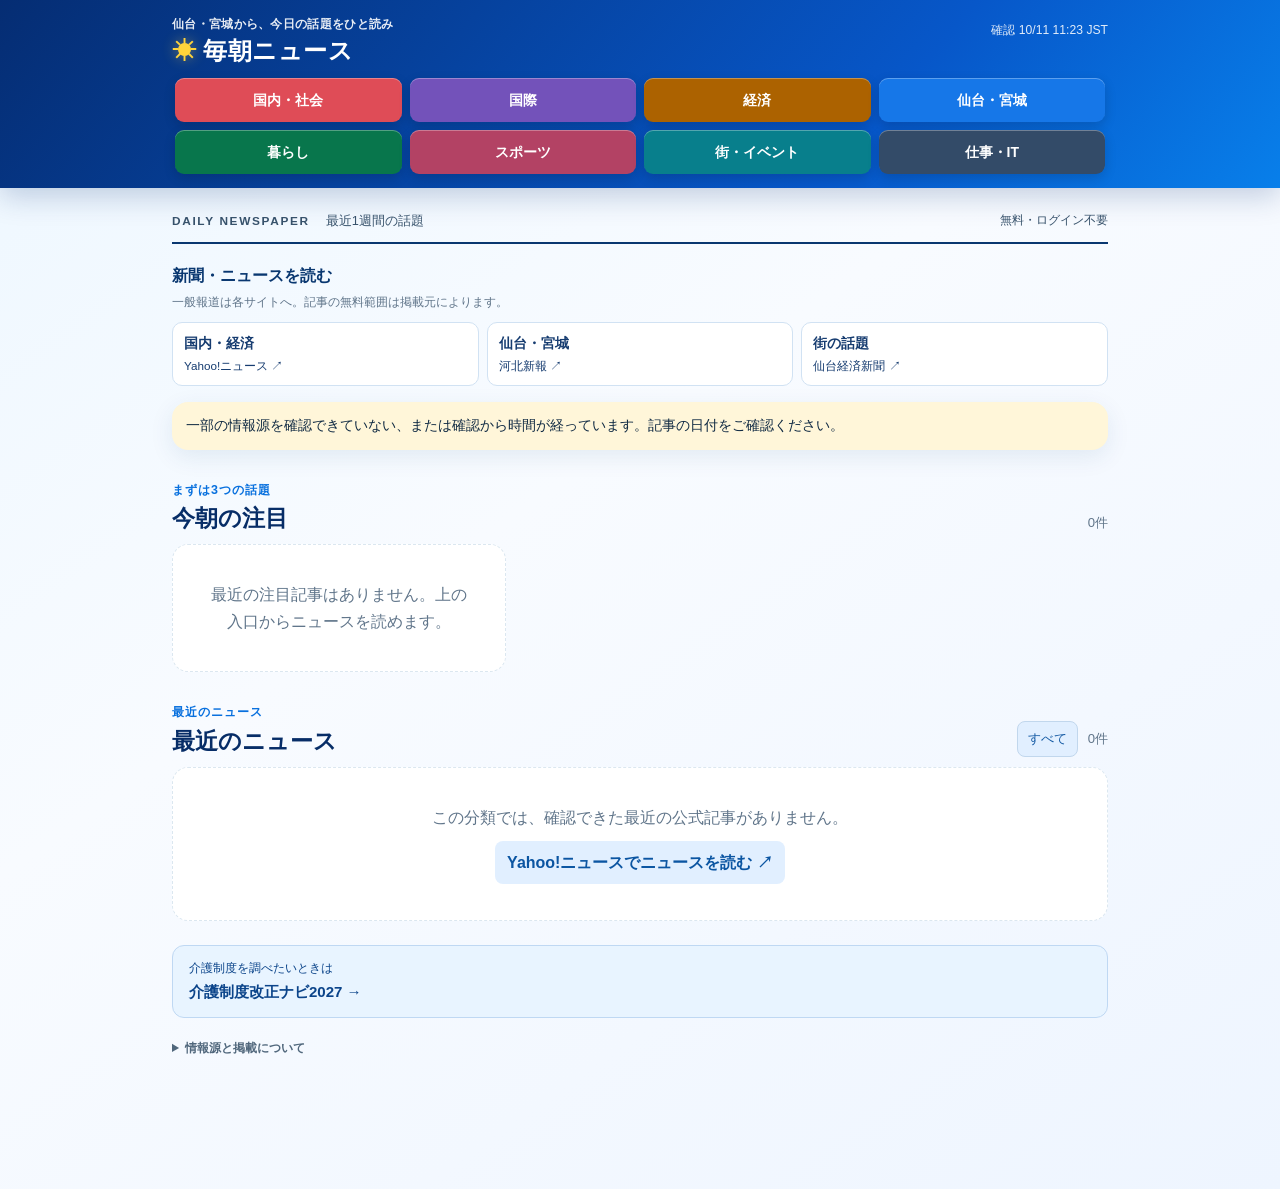
==== commit ac726e6b: "新聞版から楽天・野球の専用リンクを削除" ====
--- a/index.html
+++ b/index.html
@@ -6,7 +6,7 @@
   <meta name="theme-color" content="#063c9a">
   <title>毎朝ニュース</title>
   <link rel="icon" href="favicon.svg" type="image/svg+xml">
-  <link rel="stylesheet" href="styles.css?v=14">
+  <link rel="stylesheet" href="styles.css?v=15">
 </head>
 <body>
   <header class="topbar">
@@ -24,11 +24,10 @@
 
   <main>
     <section class="edition" aria-label="新聞の案内"><span>DAILY NEWSPAPER</span><p id="edition-date">最近1週間の話題</p><small>無料・ログイン不要</small></section>
-    <section class="reading-section" aria-label="報道サイトへの入口"><h2>新聞・ニュースを読む</h2><p>一般報道・スポーツは各サイトへ。記事の無料範囲は掲載元によります。</p><div class="reading-links">
+    <section class="reading-section" aria-label="報道サイトへの入口"><h2>新聞・ニュースを読む</h2><p>一般報道は各サイトへ。記事の無料範囲は掲載元によります。</p><div class="reading-links">
       <a href="https://news.yahoo.co.jp/" target="_blank" rel="noopener noreferrer"><b>国内・経済</b><span>Yahoo!ニュース ↗</span></a>
       <a href="https://www.kahoku.co.jp/" target="_blank" rel="noopener noreferrer"><b>仙台・宮城</b><span>河北新報 ↗</span></a>
       <a href="https://sendai.keizai.biz/" target="_blank" rel="noopener noreferrer"><b>街の話題</b><span>仙台経済新聞 ↗</span></a>
-      <a href="https://www.rakuteneagles.jp/" target="_blank" rel="noopener noreferrer"><b>楽天・野球</b><span>楽天イーグルス ↗</span></a>
     </div></section>
     <p id="source-warning" class="notice" hidden></p>
 
@@ -74,7 +73,7 @@
       <label class="select-row"><input type="checkbox"><span>配布資料に追加</span></label>
     </article>
   </template>
-  <script src="app.js?v=13" defer></script>
+  <script src="app.js?v=14" defer></script>
 </body>
 </html>
 
--- a/styles.css
+++ b/styles.css
@@ -44,9 +44,11 @@
 .card{border-left-color:var(--cat);height:100%}.card-button{height:100%;display:flex;flex-direction:column;align-items:stretch}.card-top{flex-wrap:wrap;gap:5px}.card h3{overflow-wrap:anywhere}.card .summary{display:block;overflow:visible;font-size:.9rem;line-height:1.75;-webkit-line-clamp:unset}.card .meta{margin-top:auto;padding-top:12px;font-size:.74rem}.card .status{font-size:.69rem;padding:2px 6px}.card .tag{font-size:.7rem;padding:2px 7px}.read-more{display:block;font-size:.78rem;color:#1264bd;font-weight:800;margin-top:10px}.select-row{margin:0 10px 10px;font-size:.8rem}.card:has(.select-row:not([hidden])) .card-button{height:auto}.list-tools{display:flex;align-items:center;gap:10px}#reset-filter{border:1px solid #c1d7ed;background:#fff;color:#145aa4;padding:5px 10px;border-radius:8px;min-height:36px;font-size:.8rem;cursor:pointer}#reset-filter[aria-pressed="true"]{background:#e1efff}
 .care-link{display:flex;flex-direction:column;border:1px solid #bfd8f3;background:#e8f4ff;border-radius:12px;padding:12px 16px;margin-top:24px;color:#0b448a;text-decoration:none}.care-link span{font-size:.78rem}.care-link b{font-size:.94rem}.publication-policy{font-size:.78rem;color:#50677c;margin:20px 0}.publication-policy summary{cursor:pointer;font-weight:800}.publication-policy p{margin:10px 0}.content-summary p+p{margin-top:14px}.editor-note{font-size:.78rem;color:#60758a}.detail-meta{display:flex;flex-wrap:wrap;gap:4px 12px;font-size:.8rem}.detail-title{overflow-wrap:anywhere}
 button:focus-visible,a:focus-visible,input:focus-visible{outline:3px solid #de9d00;outline-offset:3px}.selection-bar button{font-size:.82rem}.selection-bar span{font-size:.8rem}
-@media(min-width:760px){.reading-links{grid-template-columns:repeat(4,minmax(0,1fr))}.important-grid{grid-template-columns:repeat(2,minmax(0,1fr))}.important-grid>.card:first-child{grid-row:span 2}.important-grid>.card:first-child h3{font-size:1.48rem;line-height:1.5}.important-grid>.card:first-child .summary{font-size:1rem}.important-grid>.card:first-child .card-number{font-size:1.7rem}.news-list:not(.important-grid){grid-template-columns:repeat(2,minmax(0,1fr))}}
+@media(min-width:760px){.reading-links{grid-template-columns:repeat(3,minmax(0,1fr))}.important-grid{grid-template-columns:repeat(2,minmax(0,1fr))}.important-grid>.card:first-child{grid-row:span 2}.important-grid>.card:first-child h3{font-size:1.48rem;line-height:1.5}.important-grid>.card:first-child .summary{font-size:1rem}.important-grid>.card:first-child .card-number{font-size:1.7rem}.news-list:not(.important-grid){grid-template-columns:repeat(2,minmax(0,1fr))}}
 /* Keep desktop columns compact; the lead must not become a tall empty panel. */
 .detail-title{clear:both;margin-right:0}
 @media(min-width:760px){.important-grid{grid-template-columns:1.15fr 1fr 1fr;align-items:start}.important-grid>.card:first-child{grid-row:auto}.important-grid>.card:first-child h3{font-size:1.2rem}.important-grid .card{height:auto}.important-grid .card-button{height:auto}.important-grid>.card:first-child .summary{font-size:.9rem}}
 
 .empty p{margin:0}.empty a{display:inline-block;margin-top:10px;padding:8px 12px;border-radius:8px;background:#e1efff;color:#0b55a2;text-decoration:none;font-weight:800}
+
+@media(max-width:759px){.reading-links a:last-child{grid-column:1/-1}}
